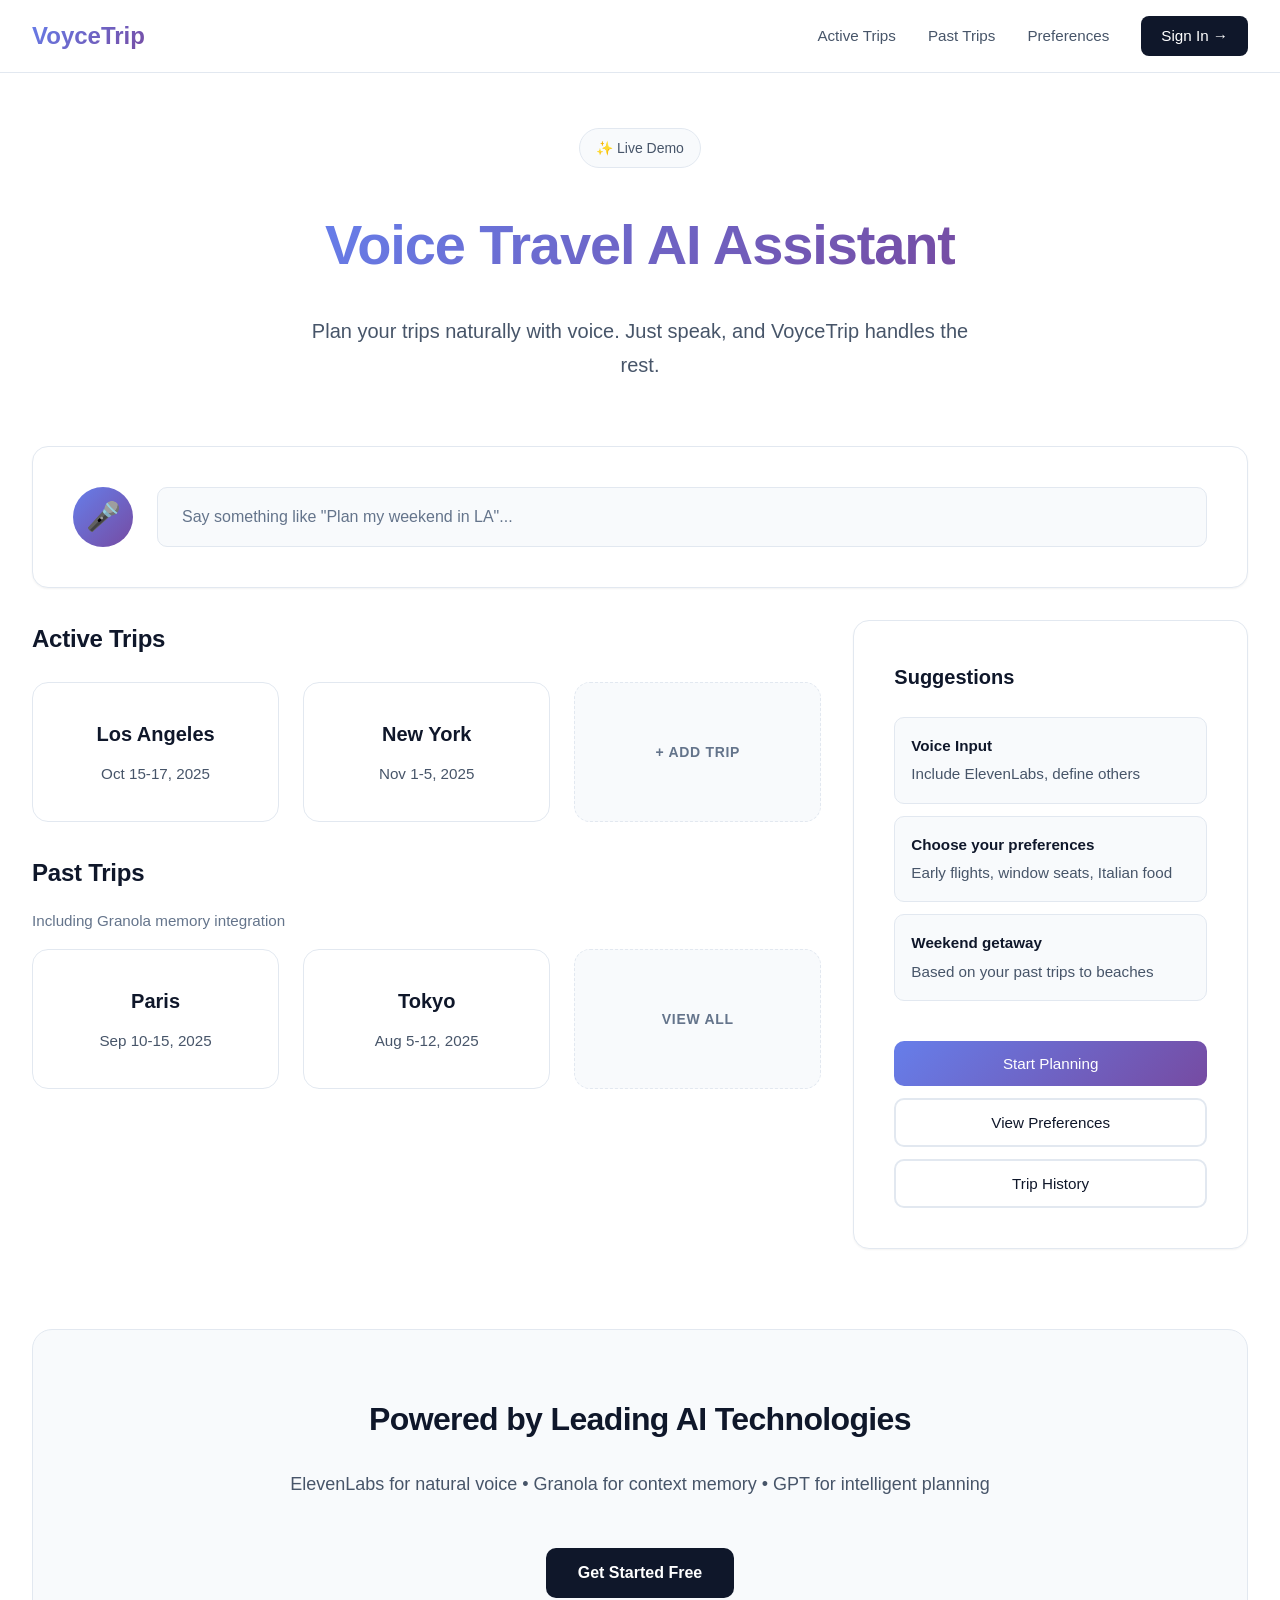
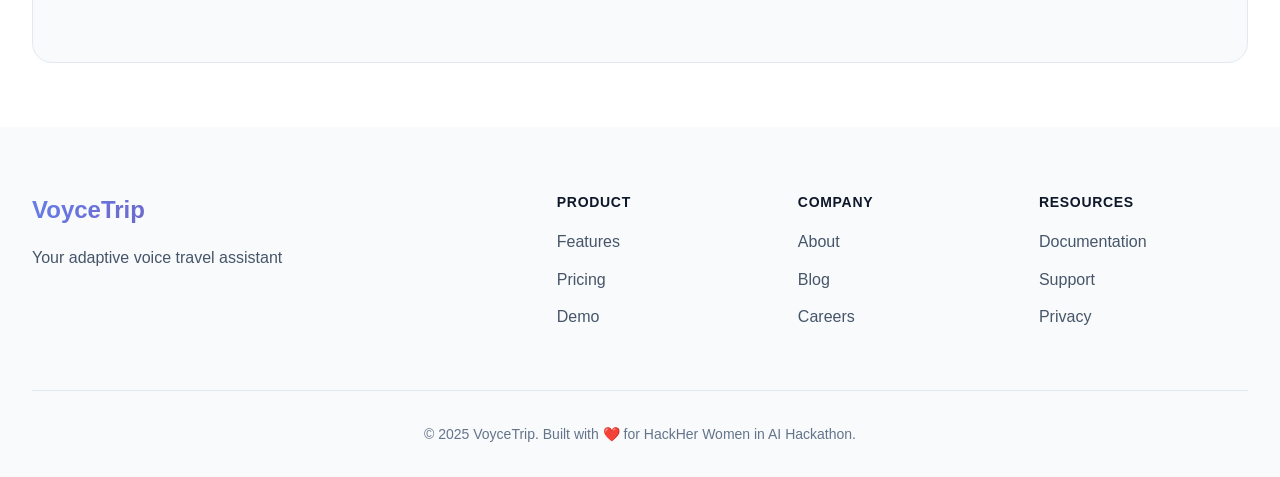
==== docs/demo.html @ cd85f69a "demo file" ====
<!DOCTYPE html>
<html lang="en">
<head>
    <meta charset="UTF-8">
    <meta name="viewport" content="width=device-width, initial-scale=1.0">
    <title>VoyceTrip - Voice Travel AI Assistant</title>
    <link rel="stylesheet" href="styles.css">
    <style>
        .demo-page {
            min-height: 100vh;
            padding: 8rem 2rem 4rem;
            background: var(--bg-primary);
        }

        .demo-container {
            max-width: 1280px;
            margin: 0 auto;
        }

        .demo-header {
            text-align: center;
            margin-bottom: 4rem;
        }

        .demo-header h1 {
            font-size: 3.5rem;
            font-weight: 700;
            margin-bottom: 1.5rem;
            letter-spacing: -0.02em;
        }

        .demo-header p {
            font-size: 1.25rem;
            color: var(--text-secondary);
            max-width: 700px;
            margin: 1rem auto 0;
            line-height: 1.7;
        }

        /* Main Layout Grid */
        .demo-layout {
            display: grid;
            grid-template-columns: 2fr 1fr;
            gap: 2rem;
            margin-bottom: 3rem;
        }

        /* Left Section - Trip Cards */
        .trips-section {
            display: flex;
            flex-direction: column;
            gap: 2rem;
        }

        .section-title {
            font-size: 1.5rem;
            font-weight: 600;
            margin-bottom: 1.5rem;
            color: var(--text-primary);
            letter-spacing: -0.01em;
        }

        .trip-card-grid {
            display: grid;
            grid-template-columns: repeat(3, 1fr);
            gap: 1.5rem;
        }

        .trip-card {
            background: white;
            border: 1px solid var(--border);
            border-radius: 16px;
            padding: 2rem;
            min-height: 140px;
            display: flex;
            flex-direction: column;
            justify-content: center;
            align-items: center;
            cursor: pointer;
            transition: all 0.3s ease;
            text-align: center;
        }

        .trip-card:hover {
            border-color: var(--primary);
            box-shadow: var(--shadow-lg);
            transform: translateY(-4px);
        }

        .trip-card.placeholder {
            background: var(--bg-secondary);
            border-style: dashed;
        }

        .trip-card .destination {
            font-size: 1.25rem;
            font-weight: 600;
            margin-bottom: 0.75rem;
            color: var(--text-primary);
        }

        .trip-card .details {
            font-size: 0.95rem;
            color: var(--text-secondary);
            line-height: 1.6;
        }

        .trip-card .label {
            font-size: 0.875rem;
            color: var(--text-tertiary);
            text-transform: uppercase;
            letter-spacing: 0.05em;
            font-weight: 600;
        }

        /* Voice Input Section */
        .voice-input-section {
            background: white;
            border: 1px solid var(--border);
            border-radius: 16px;
            padding: 2.5rem;
            display: flex;
            align-items: center;
            gap: 1.5rem;
            margin-bottom: 3rem;
            box-shadow: var(--shadow-sm);
        }

        .mic-button {
            width: 60px;
            height: 60px;
            background: var(--gradient);
            border-radius: 50%;
            display: flex;
            align-items: center;
            justify-content: center;
            font-size: 1.75rem;
            cursor: pointer;
            transition: all 0.3s ease;
            flex-shrink: 0;
        }

        .mic-button:hover {
            transform: scale(1.1);
            box-shadow: var(--shadow-lg);
        }

        .input-placeholder {
            flex: 1;
            padding: 1rem 1.5rem;
            background: var(--bg-secondary);
            border: 1px solid var(--border);
            border-radius: 10px;
            color: var(--text-tertiary);
            font-size: 1rem;
        }

        /* Right Section - Suggestions */
        .suggestions-section {
            background: white;
            border: 1px solid var(--border);
            border-radius: 16px;
            padding: 2.5rem;
            display: flex;
            flex-direction: column;
            gap: 1.5rem;
            box-shadow: var(--shadow-sm);
        }

        .suggestions-section h3 {
            font-size: 1.25rem;
            font-weight: 600;
            color: var(--text-primary);
            margin: 0;
        }

        .suggestion-list {
            display: flex;
            flex-direction: column;
            gap: 0.75rem;
        }

        .suggestion-item {
            padding: 1rem;
            background: var(--bg-secondary);
            border: 1px solid var(--border);
            border-radius: 10px;
            cursor: pointer;
            transition: all 0.2s ease;
            font-size: 0.95rem;
            color: var(--text-secondary);
        }

        .suggestion-item:hover {
            background: var(--bg-primary);
            border-color: var(--primary);
            color: var(--text-primary);
        }

        .suggestion-item strong {
            color: var(--text-primary);
            display: block;
            margin-bottom: 0.25rem;
        }

        .action-buttons {
            display: flex;
            flex-direction: column;
            gap: 0.75rem;
            margin-top: 1rem;
        }

        .action-button {
            padding: 0.875rem 1.5rem;
            border: 2px solid var(--border);
            border-radius: 10px;
            background: white;
            cursor: pointer;
            transition: all 0.2s ease;
            font-size: 0.95rem;
            font-weight: 500;
            color: var(--text-primary);
        }

        .action-button:hover {
            border-color: var(--primary);
            background: var(--bg-secondary);
        }

        .action-button.primary {
            background: var(--gradient);
            color: white;
            border: none;
        }

        .action-button.primary:hover {
            transform: translateY(-2px);
            box-shadow: var(--shadow-md);
        }

        /* Responsive Design */
        @media (max-width: 1024px) {
            .demo-layout {
                grid-template-columns: 1fr;
            }

            .trip-card-grid {
                grid-template-columns: repeat(2, 1fr);
            }
        }

        @media (max-width: 768px) {
            .demo-page {
                padding: 6rem 1.5rem 3rem;
            }

            .demo-header h1 {
                font-size: 2.5rem;
            }

            .demo-header p {
                font-size: 1rem;
            }

            .trip-card-grid {
                grid-template-columns: 1fr;
            }

            .voice-input-section {
                flex-direction: column;
                text-align: center;
                padding: 2rem;
            }

            .section-title {
                font-size: 1.25rem;
            }
        }
    </style>
</head>
<body>
    <!-- Navigation -->
    <nav class="navbar">
        <div class="nav-container">
            <div class="nav-logo">VoyceTrip</div>
            <div class="nav-links">
                <a href="#active">Active Trips</a>
                <a href="#past">Past Trips</a>
                <a href="#preferences">Preferences</a>
                <a href="#" class="nav-cta">Sign In →</a>
            </div>
        </div>
    </nav>

    <!-- Demo Page Content -->
    <section class="demo-page">
        <div class="demo-container">
            <div class="demo-header fade-in">
                <div style="display: inline-block; padding: 0.5rem 1rem; background: var(--bg-secondary); border: 1px solid var(--border); border-radius: 50px; font-size: 0.875rem; font-weight: 500; margin-bottom: 2rem; color: var(--text-secondary);">
                    ✨ Live Demo
                </div>
                <h1><span class="gradient-text">Voice Travel AI Assistant</span></h1>
                <p>
                    Plan your trips naturally with voice. Just speak, and VoyceTrip handles the rest.
                </p>
            </div>

            <!-- Voice Input - Centered -->
            <div class="voice-input-section fade-in" style="margin-bottom: 2rem;">
                <div class="mic-button" title="Click to speak">🎤</div>
                <div class="input-placeholder">
                    Say something like "Plan my weekend in LA"...
                </div>
            </div>

            <div class="demo-layout">
                <!-- Left Section -->
                <div class="trips-section">
                    <!-- Active Trips -->
                    <div class="scroll-reveal" id="active">
                        <h2 class="section-title">Active Trips</h2>
                        <div class="trip-card-grid">
                            <div class="trip-card">
                                <div class="destination">Los Angeles</div>
                                <div class="details">Oct 15-17, 2025</div>
                            </div>
                            <div class="trip-card">
                                <div class="destination">New York</div>
                                <div class="details">Nov 1-5, 2025</div>
                            </div>
                            <div class="trip-card placeholder">
                                <div class="label">+ Add Trip</div>
                            </div>
                        </div>
                    </div>

                    <!-- Past Trips -->
                    <div class="scroll-reveal" id="past">
                        <h2 class="section-title">Past Trips</h2>
                        <p style="color: var(--text-tertiary); font-size: 0.95rem; margin-top: -0.5rem; margin-bottom: 1rem;">
                            Including Granola memory integration
                        </p>
                        <div class="trip-card-grid">
                            <div class="trip-card">
                                <div class="destination">Paris</div>
                                <div class="details">Sep 10-15, 2025</div>
                            </div>
                            <div class="trip-card">
                                <div class="destination">Tokyo</div>
                                <div class="details">Aug 5-12, 2025</div>
                            </div>
                            <div class="trip-card placeholder">
                                <div class="label">View All</div>
                            </div>
                        </div>
                    </div>
                </div>

                <!-- Right Section - Suggestions -->
                <div class="suggestions-section scroll-reveal">
                    <h3>Suggestions</h3>

                    <div class="suggestion-list">
                        <div class="suggestion-item">
                            <strong>Voice Input</strong>
                            Include ElevenLabs, define others
                        </div>
                        <div class="suggestion-item">
                            <strong>Choose your preferences</strong>
                            Early flights, window seats, Italian food
                        </div>
                        <div class="suggestion-item">
                            <strong>Weekend getaway</strong>
                            Based on your past trips to beaches
                        </div>
                    </div>

                    <div class="action-buttons">
                        <button class="action-button primary">Start Planning</button>
                        <button class="action-button">View Preferences</button>
                        <button class="action-button">Trip History</button>
                    </div>
                </div>
            </div>

            <!-- Info Section -->
            <div class="scroll-reveal" style="margin-top: 5rem; padding: 4rem; background: var(--bg-secondary); border-radius: 20px; text-align: center; border: 1px solid var(--border);">
                <h3 style="font-size: 2rem; font-weight: 700; margin-bottom: 1.5rem; letter-spacing: -0.02em;">
                    Powered by Leading AI Technologies
                </h3>
                <p style="color: var(--text-secondary); margin-bottom: 3rem; font-size: 1.125rem; line-height: 1.7;">
                    ElevenLabs for natural voice • Granola for context memory • GPT for intelligent planning
                </p>
                <button class="btn-primary">Get Started Free</button>
            </div>
        </div>
    </section>

    <!-- Footer -->
    <footer class="footer">
        <div class="footer-container">
            <div class="footer-brand">
                <div class="footer-logo">VoyceTrip</div>
                <p>Your adaptive voice travel assistant</p>
            </div>
            <div class="footer-links">
                <div class="footer-column">
                    <h4>Product</h4>
                    <a href="#">Features</a>
                    <a href="#">Pricing</a>
                    <a href="#">Demo</a>
                </div>
                <div class="footer-column">
                    <h4>Company</h4>
                    <a href="#">About</a>
                    <a href="#">Blog</a>
                    <a href="#">Careers</a>
                </div>
                <div class="footer-column">
                    <h4>Resources</h4>
                    <a href="#">Documentation</a>
                    <a href="#">Support</a>
                    <a href="#">Privacy</a>
                </div>
            </div>
        </div>
        <div class="footer-bottom">
            <p>&copy; 2025 VoyceTrip. Built with ❤️ for HackHer Women in AI Hackathon.</p>
        </div>
    </footer>

    <script src="script.js"></script>
</body>
</html>
---- docs/styles.css ----
/* ===== Reset & Base Styles ===== */
* {
    margin: 0;
    padding: 0;
    box-sizing: border-box;
}

:root {
    --primary: #2563eb;
    --primary-dark: #1d4ed8;
    --text-primary: #0f172a;
    --text-secondary: #475569;
    --text-tertiary: #64748b;
    --bg-primary: #ffffff;
    --bg-secondary: #f8fafc;
    --border: #e2e8f0;
    --gradient: linear-gradient(135deg, #667eea 0%, #764ba2 100%);
    --shadow-sm: 0 1px 2px 0 rgb(0 0 0 / 0.05);
    --shadow-md: 0 4px 6px -1px rgb(0 0 0 / 0.1);
    --shadow-lg: 0 10px 15px -3px rgb(0 0 0 / 0.1);
    --shadow-xl: 0 20px 25px -5px rgb(0 0 0 / 0.1);
}

html {
    scroll-behavior: smooth;
    overflow-x: hidden;
}

body {
    font-family: -apple-system, BlinkMacSystemFont, 'Segoe UI', 'Roboto', 'Oxygen',
        'Ubuntu', 'Cantarell', 'Fira Sans', 'Droid Sans', 'Helvetica Neue',
        sans-serif;
    -webkit-font-smoothing: antialiased;
    -moz-osx-font-smoothing: grayscale;
    color: var(--text-primary);
    background: var(--bg-primary);
    line-height: 1.6;
    overflow-x: hidden;
}

/* ===== Navigation ===== */
.navbar {
    position: fixed;
    top: 0;
    left: 0;
    right: 0;
    z-index: 1000;
    background: rgba(255, 255, 255, 0.8);
    backdrop-filter: blur(12px);
    border-bottom: 1px solid var(--border);
    transition: all 0.3s ease;
}

.nav-container {
    max-width: 1280px;
    margin: 0 auto;
    padding: 1rem 2rem;
    display: flex;
    justify-content: space-between;
    align-items: center;
}

.nav-logo {
    font-size: 1.5rem;
    font-weight: 700;
    background: var(--gradient);
    -webkit-background-clip: text;
    -webkit-text-fill-color: transparent;
    background-clip: text;
}

.nav-links {
    display: flex;
    gap: 2rem;
    align-items: center;
}

.nav-links a {
    color: var(--text-secondary);
    text-decoration: none;
    font-size: 0.95rem;
    font-weight: 500;
    transition: color 0.2s ease;
}

.nav-links a:hover {
    color: var(--text-primary);
}

.nav-cta {
    padding: 0.5rem 1.25rem;
    background: var(--text-primary);
    color: white !important;
    border-radius: 8px;
    transition: all 0.2s ease;
}

.nav-cta:hover {
    transform: translateY(-2px);
    box-shadow: var(--shadow-md);
}

/* ===== Hero Section ===== */
.hero {
    min-height: 100vh;
    display: flex;
    flex-direction: column;
    align-items: center;
    justify-content: center;
    padding: 8rem 2rem 4rem;
    position: relative;
    overflow: hidden;
}

.hero-container {
    max-width: 1100px;
    text-align: center;
    z-index: 2;
}

.hero-badge {
    display: inline-block;
    padding: 0.5rem 1rem;
    background: var(--bg-secondary);
    border: 1px solid var(--border);
    border-radius: 50px;
    font-size: 0.875rem;
    font-weight: 500;
    margin-bottom: 2rem;
    color: var(--text-secondary);
}

.hero-title {
    font-size: 4.5rem;
    font-weight: 700;
    line-height: 1.1;
    margin-bottom: 1.5rem;
    letter-spacing: -0.02em;
}

.gradient-text {
    background: var(--gradient);
    -webkit-background-clip: text;
    -webkit-text-fill-color: transparent;
    background-clip: text;
}

.hero-description {
    font-size: 1.25rem;
    color: var(--text-secondary);
    max-width: 700px;
    margin: 0 auto 3rem;
    line-height: 1.7;
}

.hero-cta {
    display: flex;
    gap: 1rem;
    justify-content: center;
    align-items: center;
}

.btn-primary {
    padding: 1rem 2rem;
    background: var(--text-primary);
    color: white;
    border: none;
    border-radius: 10px;
    font-size: 1rem;
    font-weight: 600;
    cursor: pointer;
    transition: all 0.3s ease;
}

.btn-primary:hover {
    transform: translateY(-2px);
    box-shadow: var(--shadow-xl);
}

.btn-secondary {
    padding: 1rem 2rem;
    background: transparent;
    color: var(--text-primary);
    border: 2px solid var(--border);
    border-radius: 10px;
    font-size: 1rem;
    font-weight: 600;
    cursor: pointer;
    transition: all 0.3s ease;
}

.btn-secondary:hover {
    border-color: var(--text-primary);
    transform: translateY(-2px);
}

/* Hero Visual - Voice Wave Animation */
.hero-visual {
    margin-top: 4rem;
    position: relative;
}

.voice-wave {
    display: flex;
    gap: 8px;
    align-items: center;
    justify-content: center;
    height: 120px;
}

.wave-bar {
    width: 6px;
    background: var(--gradient);
    border-radius: 10px;
    animation: wave 1.2s ease-in-out infinite;
}

.wave-bar:nth-child(1) { animation-delay: 0s; height: 40px; }
.wave-bar:nth-child(2) { animation-delay: 0.1s; height: 60px; }
.wave-bar:nth-child(3) { animation-delay: 0.2s; height: 80px; }
.wave-bar:nth-child(4) { animation-delay: 0.3s; height: 60px; }
.wave-bar:nth-child(5) { animation-delay: 0.4s; height: 40px; }

@keyframes wave {
    0%, 100% { transform: scaleY(1); }
    50% { transform: scaleY(1.5); }
}

/* ===== Section Styles ===== */
.section-container {
    max-width: 1280px;
    margin: 0 auto;
    padding: 6rem 2rem;
}

.section-header {
    text-align: center;
    margin-bottom: 4rem;
}

.section-title {
    font-size: 3rem;
    font-weight: 700;
    margin-bottom: 1rem;
    letter-spacing: -0.02em;
}

.section-description {
    font-size: 1.125rem;
    color: var(--text-secondary);
    max-width: 600px;
    margin: 0 auto;
}

/* ===== Features Grid ===== */
.features {
    background: var(--bg-secondary);
}

.features-grid {
    display: grid;
    grid-template-columns: repeat(auto-fit, minmax(320px, 1fr));
    gap: 2rem;
}

.feature-card {
    background: white;
    padding: 2.5rem;
    border-radius: 16px;
    border: 1px solid var(--border);
    transition: all 0.3s ease;
}

.feature-card:hover {
    transform: translateY(-4px);
    box-shadow: var(--shadow-lg);
    border-color: var(--primary);
}

.feature-icon {
    font-size: 2.5rem;
    margin-bottom: 1.25rem;
}

.feature-card h3 {
    font-size: 1.25rem;
    font-weight: 600;
    margin-bottom: 0.75rem;
    color: var(--text-primary);
}

.feature-card p {
    color: var(--text-secondary);
    line-height: 1.7;
}

/* ===== How it Works ===== */
.steps {
    display: flex;
    flex-direction: column;
    gap: 4rem;
}

.step {
    display: grid;
    grid-template-columns: 80px 1fr 1fr;
    gap: 3rem;
    align-items: center;
}

.step:nth-child(even) {
    grid-template-columns: 80px 1fr 1fr;
}

.step:nth-child(even) .step-visual {
    order: -1;
}

.step-number {
    font-size: 3rem;
    font-weight: 700;
    background: var(--gradient);
    -webkit-background-clip: text;
    -webkit-text-fill-color: transparent;
    background-clip: text;
    opacity: 0.3;
}

.step-content h3 {
    font-size: 1.75rem;
    font-weight: 600;
    margin-bottom: 1rem;
}

.step-content p {
    color: var(--text-secondary);
    font-size: 1.125rem;
    line-height: 1.7;
}

.step-visual {
    display: flex;
    justify-content: center;
}

.visual-placeholder {
    width: 100%;
    max-width: 400px;
    aspect-ratio: 1;
    background: var(--bg-secondary);
    border-radius: 20px;
    display: flex;
    align-items: center;
    justify-content: center;
    font-size: 4rem;
    border: 2px solid var(--border);
}

.mic-icon, .ai-icon, .adapt-icon {
    animation: float 3s ease-in-out infinite;
}

@keyframes float {
    0%, 100% { transform: translateY(0); }
    50% { transform: translateY(-20px); }
}

/* ===== Demo Section ===== */
.demo-section {
    background: var(--bg-secondary);
}

.demo-content {
    text-align: center;
}

.demo-placeholder {
    margin-top: 3rem;
    padding: 6rem 2rem;
    background: white;
    border-radius: 20px;
    border: 2px solid var(--border);
    display: flex;
    flex-direction: column;
    align-items: center;
    justify-content: center;
    gap: 1rem;
}

.play-button {
    width: 80px;
    height: 80px;
    background: var(--gradient);
    border-radius: 50%;
    display: flex;
    align-items: center;
    justify-content: center;
    font-size: 2rem;
    color: white;
    cursor: pointer;
    transition: all 0.3s ease;
}

.play-button:hover {
    transform: scale(1.1);
}

/* ===== CTA Section ===== */
.cta-section {
    padding: 8rem 2rem;
    background: var(--text-primary);
    color: white;
}

.cta-container {
    max-width: 800px;
    margin: 0 auto;
    text-align: center;
}

.cta-container h2 {
    font-size: 3rem;
    font-weight: 700;
    margin-bottom: 1rem;
}

.cta-container > p {
    font-size: 1.25rem;
    opacity: 0.9;
    margin-bottom: 3rem;
}

.cta-form {
    display: flex;
    gap: 1rem;
    max-width: 600px;
    margin: 0 auto 1rem;
}

.email-input {
    flex: 1;
    padding: 1rem 1.5rem;
    border: 2px solid rgba(255, 255, 255, 0.2);
    border-radius: 10px;
    background: rgba(255, 255, 255, 0.1);
    color: white;
    font-size: 1rem;
    transition: all 0.3s ease;
}

.email-input::placeholder {
    color: rgba(255, 255, 255, 0.6);
}

.email-input:focus {
    outline: none;
    border-color: white;
    background: rgba(255, 255, 255, 0.15);
}

.cta-form .btn-primary {
    background: white;
    color: var(--text-primary);
    white-space: nowrap;
}

.cta-form .btn-primary:hover {
    transform: translateY(-2px);
    box-shadow: 0 10px 40px rgba(255, 255, 255, 0.3);
}

.cta-note {
    font-size: 0.875rem;
    opacity: 0.7;
}

/* ===== Footer ===== */
.footer {
    background: var(--bg-secondary);
    padding: 4rem 2rem 2rem;
}

.footer-container {
    max-width: 1280px;
    margin: 0 auto;
    display: grid;
    grid-template-columns: 2fr 3fr;
    gap: 4rem;
    padding-bottom: 3rem;
    border-bottom: 1px solid var(--border);
}

.footer-brand {
    max-width: 300px;
}

.footer-logo {
    font-size: 1.5rem;
    font-weight: 700;
    margin-bottom: 1rem;
    background: var(--gradient);
    -webkit-background-clip: text;
    -webkit-text-fill-color: transparent;
    background-clip: text;
}

.footer-brand p {
    color: var(--text-secondary);
}

.footer-links {
    display: grid;
    grid-template-columns: repeat(3, 1fr);
    gap: 2rem;
}

.footer-column h4 {
    font-size: 0.875rem;
    font-weight: 600;
    text-transform: uppercase;
    letter-spacing: 0.05em;
    margin-bottom: 1rem;
    color: var(--text-primary);
}

.footer-column a {
    display: block;
    color: var(--text-secondary);
    text-decoration: none;
    margin-bottom: 0.75rem;
    transition: color 0.2s ease;
}

.footer-column a:hover {
    color: var(--text-primary);
}

.footer-bottom {
    max-width: 1280px;
    margin: 0 auto;
    padding-top: 2rem;
    text-align: center;
    color: var(--text-tertiary);
    font-size: 0.875rem;
}

/* ===== Animations ===== */
.fade-in {
    opacity: 0;
    animation: fadeIn 1s ease forwards;
}

.fade-in:nth-child(1) { animation-delay: 0.1s; }
.fade-in:nth-child(2) { animation-delay: 0.2s; }
.fade-in:nth-child(3) { animation-delay: 0.3s; }
.fade-in:nth-child(4) { animation-delay: 0.4s; }
.fade-in:nth-child(5) { animation-delay: 0.5s; }

@keyframes fadeIn {
    from {
        opacity: 0;
        transform: translateY(30px);
    }
    to {
        opacity: 1;
        transform: translateY(0);
    }
}

.scroll-reveal {
    opacity: 0;
    transform: translateY(50px);
    transition: all 0.8s ease;
}

.scroll-reveal.revealed {
    opacity: 1;
    transform: translateY(0);
}

/* ===== Responsive Design ===== */
@media (max-width: 768px) {
    .nav-links {
        display: none;
    }

    .hero-title {
        font-size: 2.5rem;
    }

    .hero-description {
        font-size: 1rem;
    }

    .hero-cta {
        flex-direction: column;
        width: 100%;
    }

    .hero-cta button {
        width: 100%;
    }

    .section-title {
        font-size: 2rem;
    }

    .features-grid {
        grid-template-columns: 1fr;
    }

    .step {
        grid-template-columns: 1fr;
        gap: 2rem;
    }

    .step:nth-child(even) .step-visual {
        order: 0;
    }

    .step-number {
        font-size: 2rem;
    }

    .cta-form {
        flex-direction: column;
    }

    .footer-container {
        grid-template-columns: 1fr;
    }

    .footer-links {
        grid-template-columns: 1fr;
    }
}

@media (max-width: 480px) {
    .hero-title {
        font-size: 2rem;
    }

    .section-container {
        padding: 4rem 1rem;
    }

    .cta-container h2 {
        font-size: 2rem;
    }
}
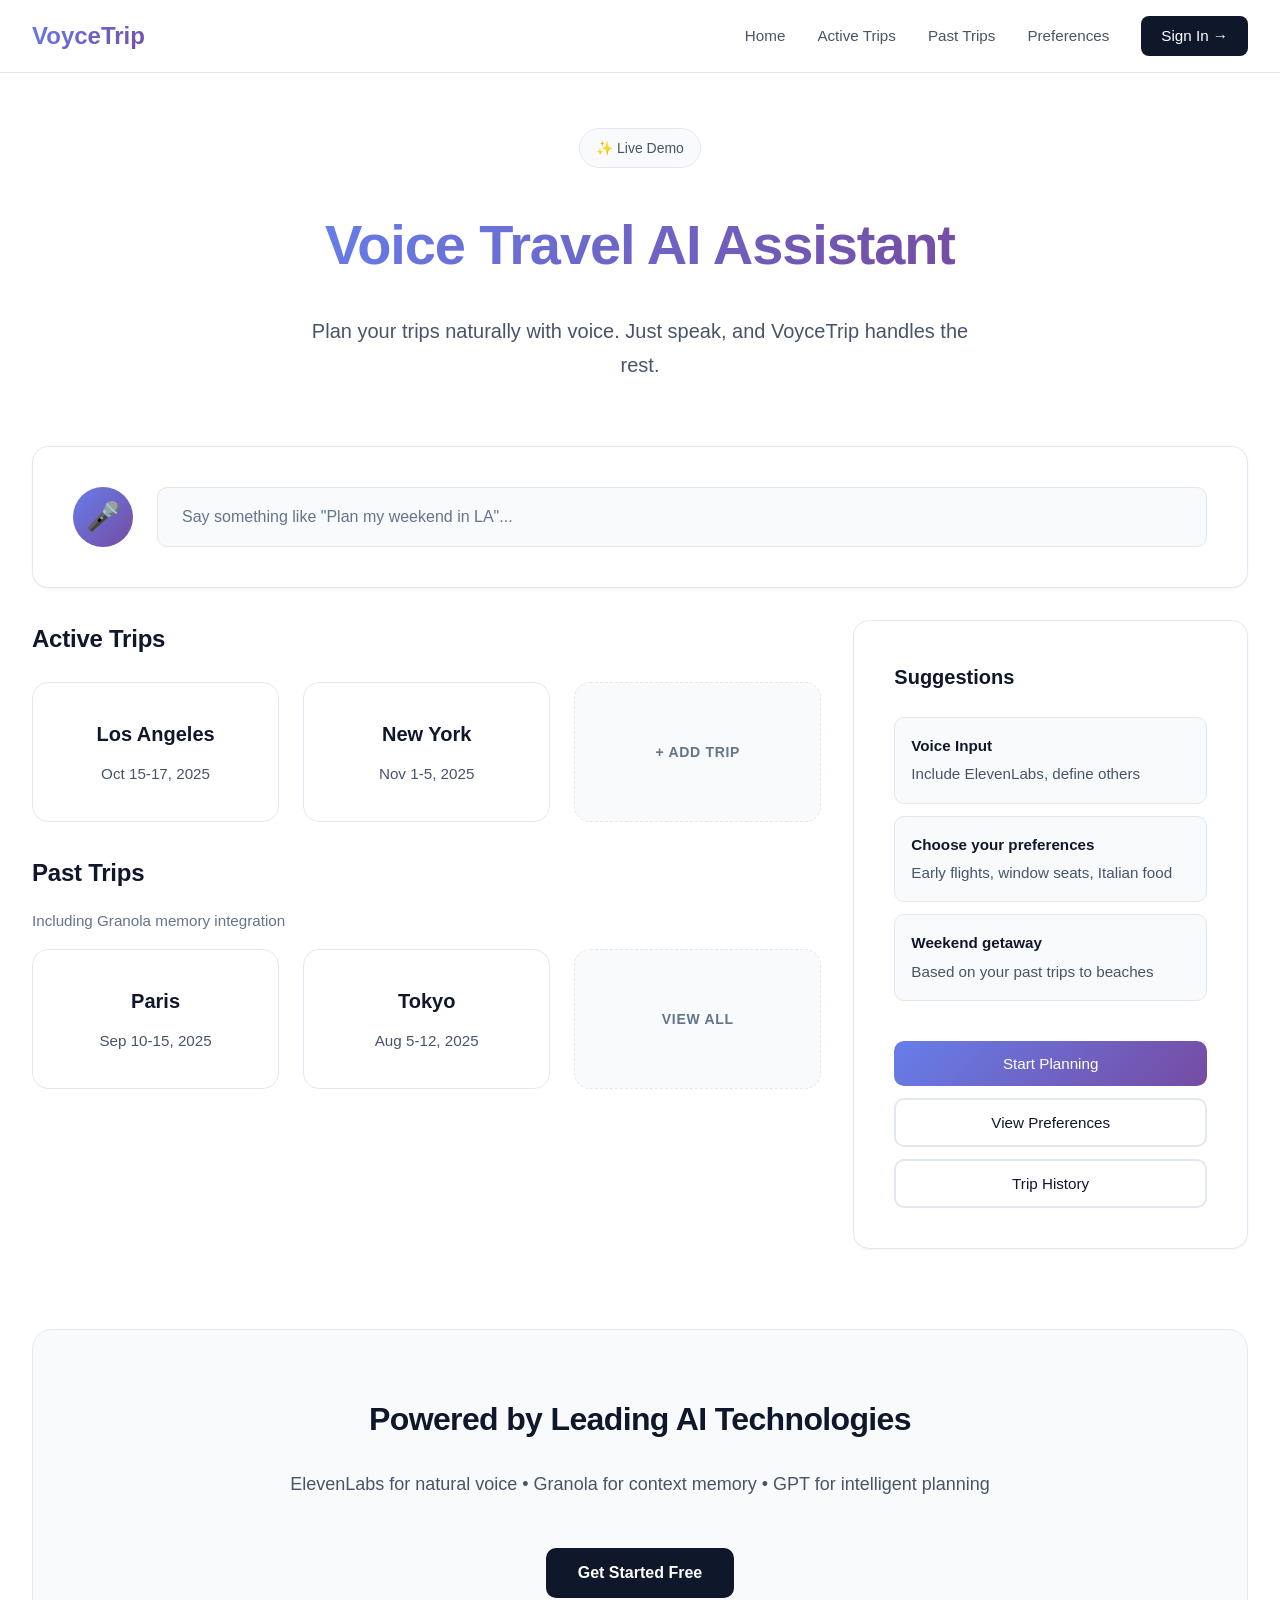
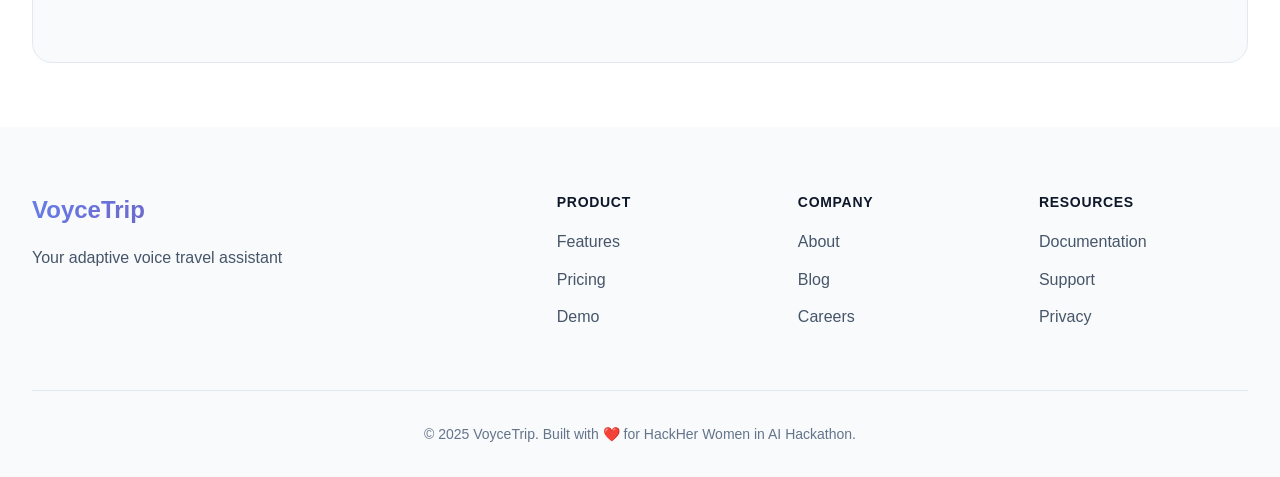
==== commit 200b92f0: "updated home-demo connection" ====
--- a/docs/demo.html
+++ b/docs/demo.html
@@ -284,6 +284,7 @@
         <div class="nav-container">
             <div class="nav-logo">VoyceTrip</div>
             <div class="nav-links">
+                <a href="index.html">Home</a>
                 <a href="#active">Active Trips</a>
                 <a href="#past">Past Trips</a>
                 <a href="#preferences">Preferences</a>
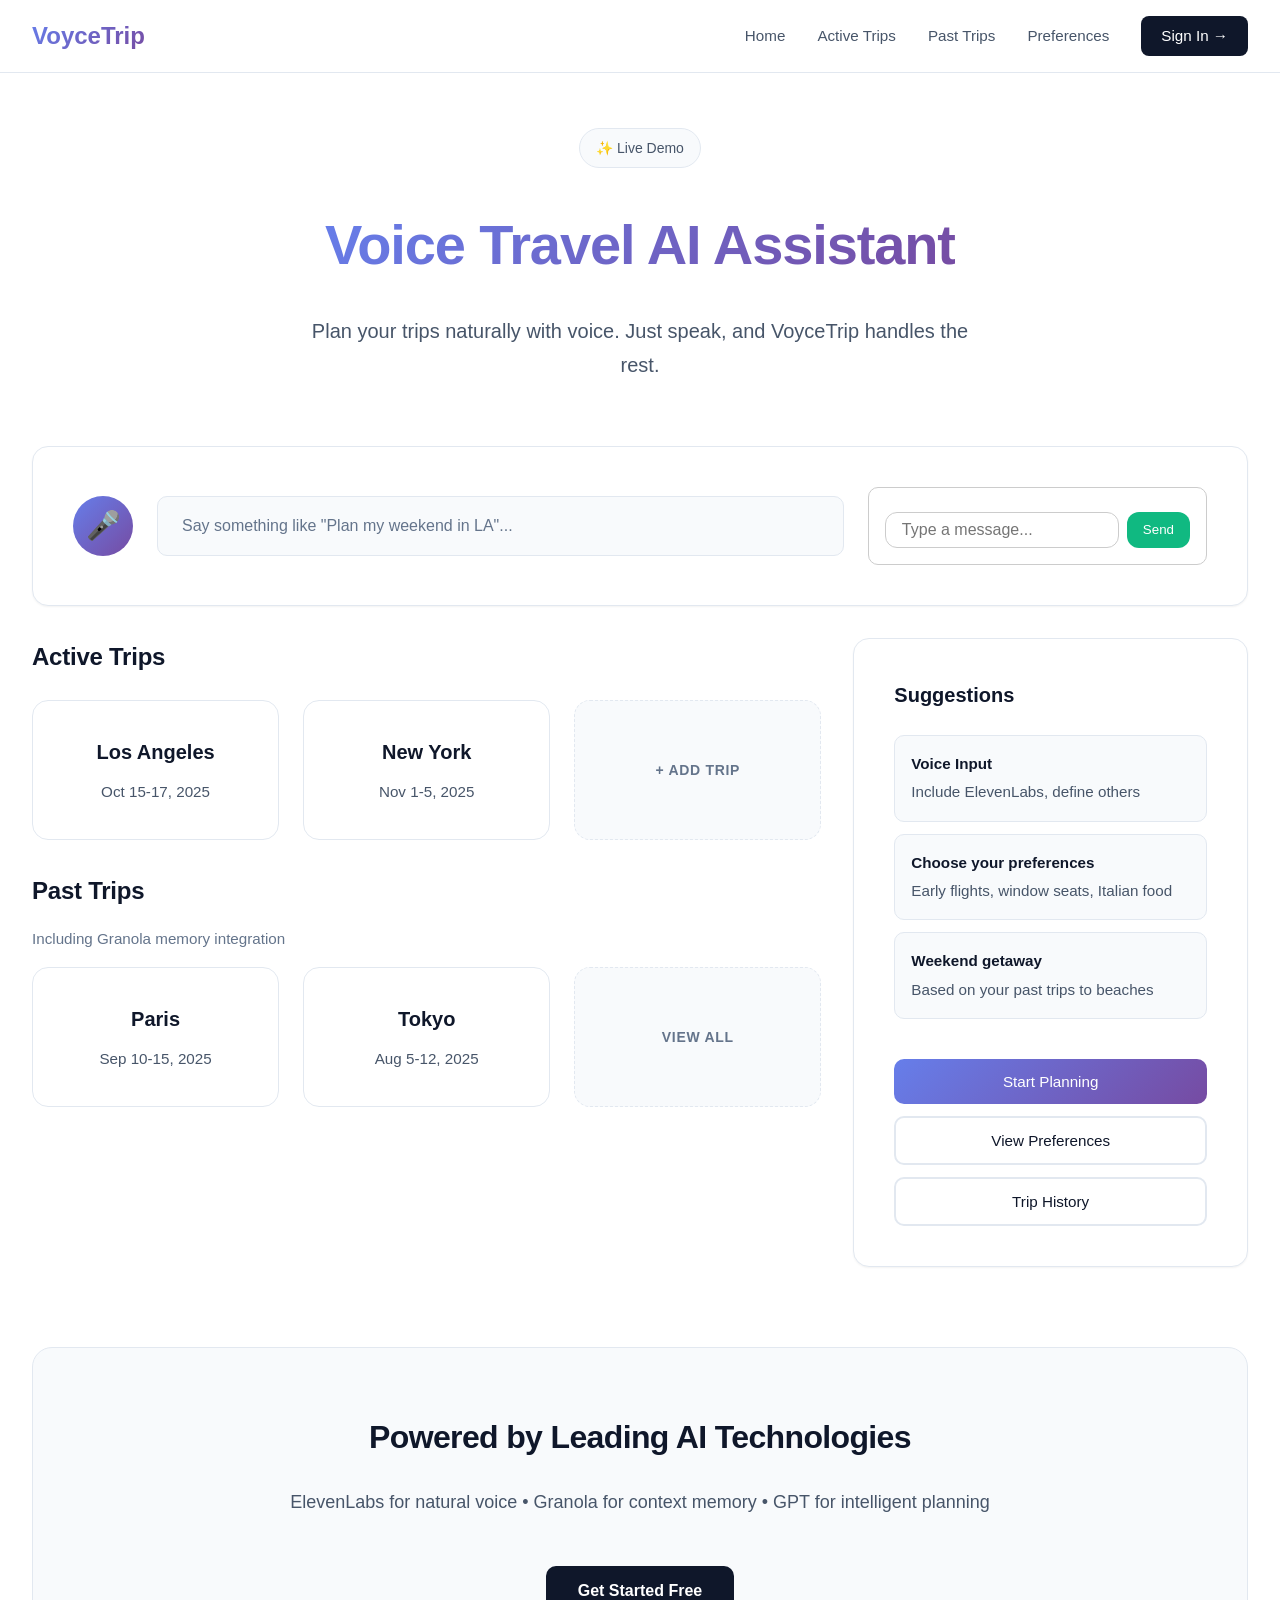
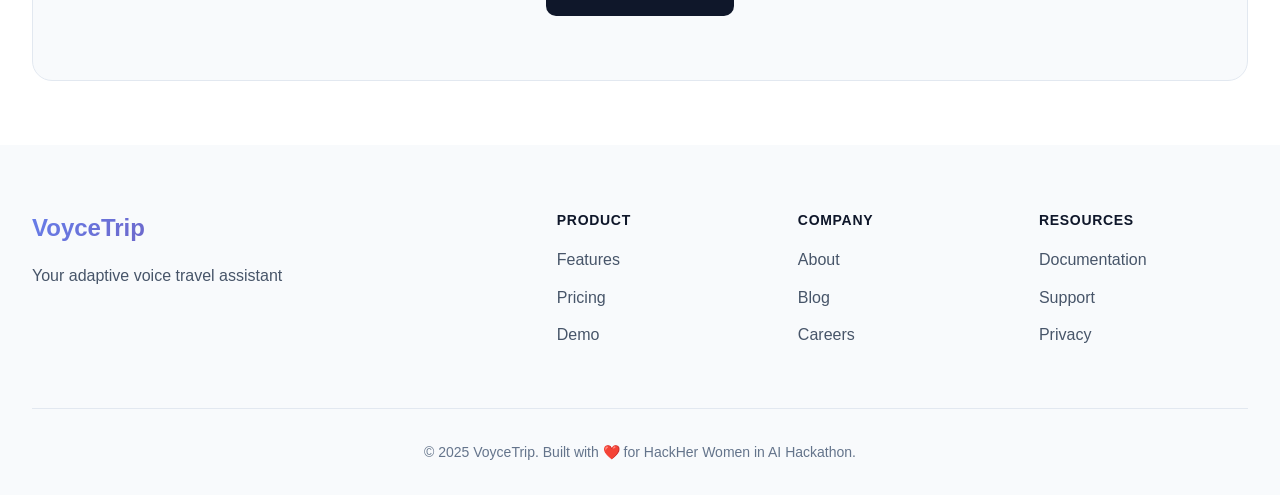
==== commit cf4fee06: "backend attempt" ====
--- a/docs/demo.html
+++ b/docs/demo.html
@@ -431,5 +431,6 @@
     </footer>
 
     <script src="script.js"></script>
+    <script src="demoscript.js"></script>
 </body>
 </html>
